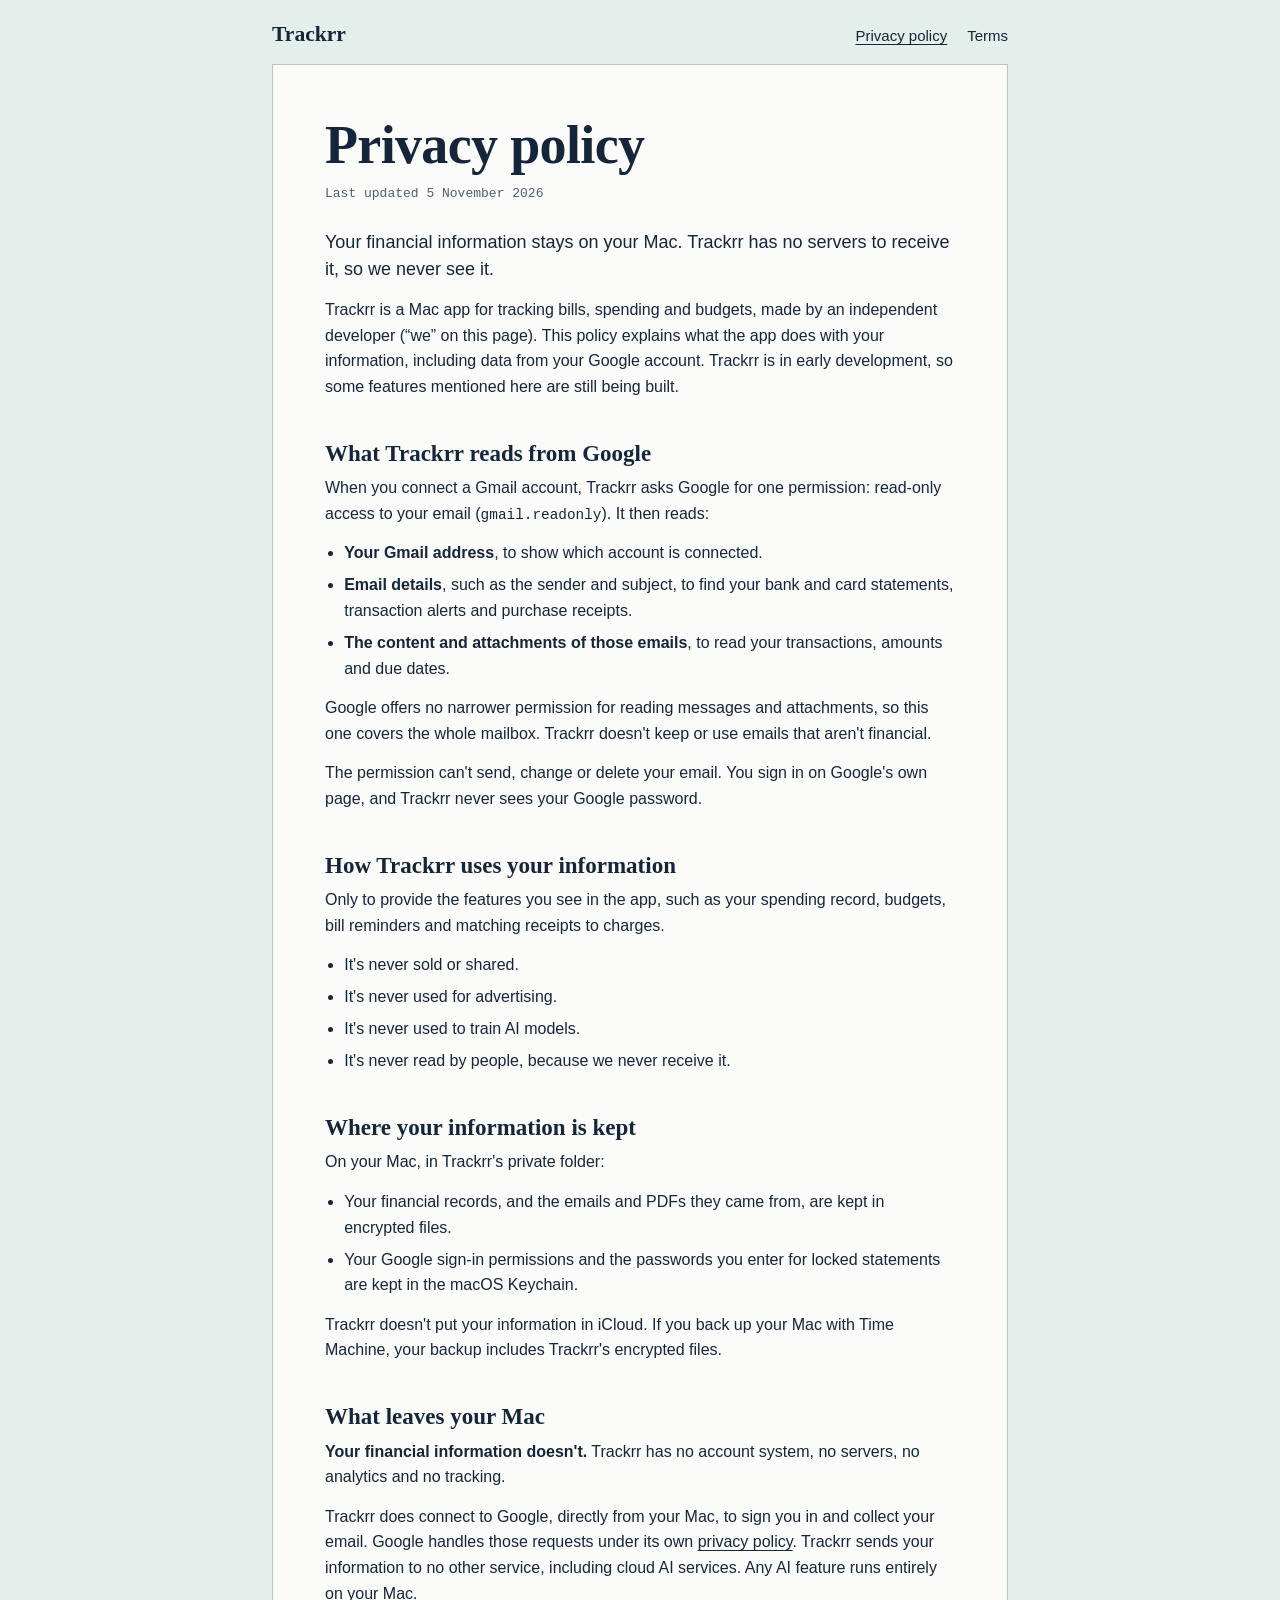
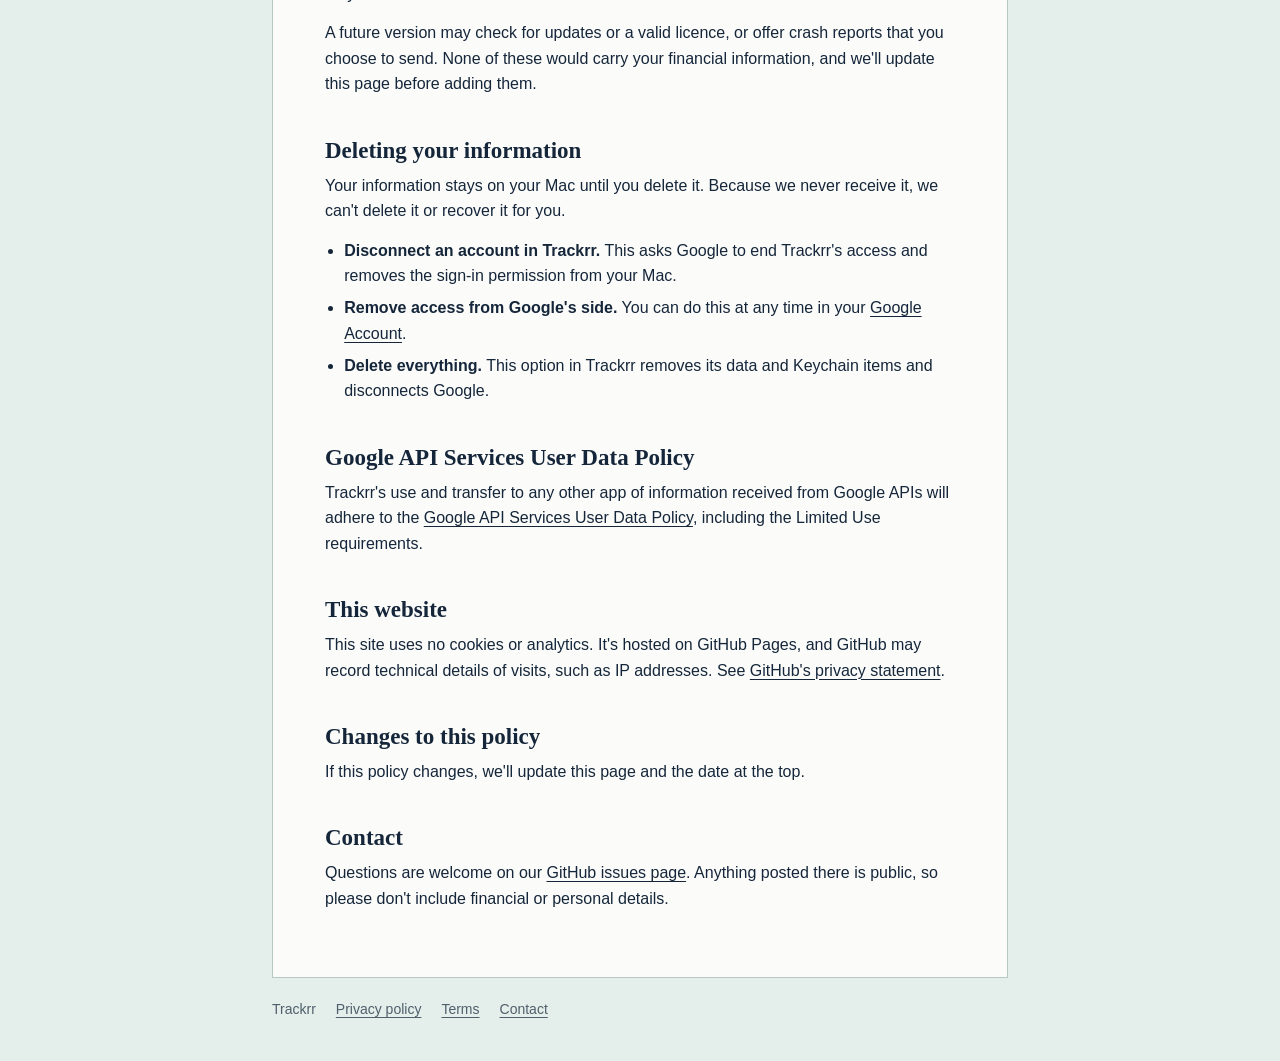
==== privacy/index.html @ ee6d230b "Add Trackrr's home page, privacy policy and terms Google requires these public pages before an app c" ====
<!DOCTYPE html>
<html lang="en">
<head>
  <meta charset="utf-8">
  <meta name="viewport" content="width=device-width, initial-scale=1">
  <title>Privacy policy | Trackrr</title>
  <meta name="description" content="How Trackrr, a Mac app for tracking bills and spending, handles your information and your Google data. Your financial information stays on your Mac.">
  <link rel="icon" href="data:image/svg+xml,%3Csvg xmlns='http://www.w3.org/2000/svg' viewBox='0 0 32 32'%3E%3Crect x='3' y='3' width='26' height='26' fill='none' stroke='%234a2c8f' stroke-width='4'/%3E%3Cpath d='M10 11h12M16 11v12' stroke='%234a2c8f' stroke-width='4'/%3E%3C/svg%3E">
  <link rel="stylesheet" href="../style.css">
</head>
<body>
  <header class="masthead">
    <a class="wordmark" href="../">Trackrr</a>
    <nav aria-label="Main">
      <a href="./" aria-current="page">Privacy policy</a>
      <a href="../terms/">Terms</a>
    </nav>
  </header>

  <main class="sheet">
    <h1>Privacy policy</h1>
    <p class="dated">Last updated 5 November 2026</p>

    <p class="lede">Your financial information stays on your Mac. Trackrr has no servers to receive it, so we never see it.</p>
    <p>Trackrr is a Mac app for tracking bills, spending and budgets, made by an independent developer (“we” on this page). This policy explains what the app does with your information, including data from your Google account. Trackrr is in early development, so some features mentioned here are still being built.</p>

    <h2>What Trackrr reads from Google</h2>
    <p>When you connect a Gmail account, Trackrr asks Google for one permission: read-only access to your email (<code>gmail.readonly</code>). It then reads:</p>
    <ul>
      <li><strong>Your Gmail address</strong>, to show which account is connected.</li>
      <li><strong>Email details</strong>, such as the sender and subject, to find your bank and card statements, transaction alerts and purchase receipts.</li>
      <li><strong>The content and attachments of those emails</strong>, to read your transactions, amounts and due dates.</li>
    </ul>
    <p>Google offers no narrower permission for reading messages and attachments, so this one covers the whole mailbox. Trackrr doesn't keep or use emails that aren't financial.</p>
    <p>The permission can't send, change or delete your email. You sign in on Google's own page, and Trackrr never sees your Google password.</p>

    <h2>How Trackrr uses your information</h2>
    <p>Only to provide the features you see in the app, such as your spending record, budgets, bill reminders and matching receipts to charges.</p>
    <ul>
      <li>It's never sold or shared.</li>
      <li>It's never used for advertising.</li>
      <li>It's never used to train AI models.</li>
      <li>It's never read by people, because we never receive it.</li>
    </ul>

    <h2>Where your information is kept</h2>
    <p>On your Mac, in Trackrr's private folder:</p>
    <ul>
      <li>Your financial records, and the emails and PDFs they came from, are kept in encrypted files.</li>
      <li>Your Google sign-in permissions and the passwords you enter for locked statements are kept in the macOS Keychain.</li>
    </ul>
    <p>Trackrr doesn't put your information in iCloud. If you back up your Mac with Time Machine, your backup includes Trackrr's encrypted files.</p>

    <h2>What leaves your Mac</h2>
    <p><strong>Your financial information doesn't.</strong> Trackrr has no account system, no servers, no analytics and no tracking.</p>
    <p>Trackrr does connect to Google, directly from your Mac, to sign you in and collect your email. Google handles those requests under its own <a href="https://policies.google.com/privacy">privacy policy</a>. Trackrr sends your information to no other service, including cloud AI services. Any AI feature runs entirely on your Mac.</p>
    <p>A future version may check for updates or a valid licence, or offer crash reports that you choose to send. None of these would carry your financial information, and we'll update this page before adding them.</p>

    <h2>Deleting your information</h2>
    <p>Your information stays on your Mac until you delete it. Because we never receive it, we can't delete it or recover it for you.</p>
    <ul>
      <li><strong>Disconnect an account in Trackrr.</strong> This asks Google to end Trackrr's access and removes the sign-in permission from your Mac.</li>
      <li><strong>Remove access from Google's side.</strong> You can do this at any time in your <a href="https://myaccount.google.com/permissions">Google Account</a>.</li>
      <li><strong>Delete everything.</strong> This option in Trackrr removes its data and Keychain items and disconnects Google.</li>
    </ul>

    <h2>Google API Services User Data Policy</h2>
    <p>Trackrr's use and transfer to any other app of information received from Google APIs will adhere to the <a href="https://developers.google.com/terms/api-services-user-data-policy">Google API Services User Data Policy</a>, including the Limited Use requirements.</p>

    <h2>This website</h2>
    <p>This site uses no cookies or analytics. It's hosted on GitHub Pages, and GitHub may record technical details of visits, such as IP addresses. See <a href="https://docs.github.com/en/site-policy/privacy-policies/github-general-privacy-statement">GitHub's privacy statement</a>.</p>

    <h2>Changes to this policy</h2>
    <p>If this policy changes, we'll update this page and the date at the top.</p>

    <h2>Contact</h2>
    <p>Questions are welcome on our <a href="https://github.com/bishwarup307/trackrr-site/issues">GitHub issues page</a>. Anything posted there is public, so please don't include financial or personal details.</p>
  </main>

  <footer class="colophon">
    <span>Trackrr</span>
    <a href="./" aria-current="page">Privacy policy</a>
    <a href="../terms/">Terms</a>
    <a href="https://github.com/bishwarup307/trackrr-site/issues">Contact</a>
  </footer>
</body>
</html>
---- style.css ----
/* Trackrr's public pages. Styled after a printed bank statement on tinted cheque paper.
   System fonts only, so a visit makes no request to anyone but the host. */

:root {
  color-scheme: light;
  --paper: #e4eeea;
  --sheet: #fbfcfa;
  --ink: #15263a;
  --muted: #4f5f6c;
  --rule: #b7c7c1;
  --stamp: #4a2c8f;
  --display: "Iowan Old Style", "Palatino Linotype", Palatino, "Book Antiqua", Georgia, serif;
  --body: -apple-system, BlinkMacSystemFont, "Segoe UI", Roboto, "Helvetica Neue", Arial, sans-serif;
  --data: ui-monospace, "SF Mono", Menlo, Consolas, "Liberation Mono", monospace;
}

* {
  box-sizing: border-box;
}

body {
  margin: 0;
  background: var(--paper);
  color: var(--ink);
  font: 1rem/1.6 var(--body);
  -webkit-text-size-adjust: 100%;
}

a {
  color: inherit;
  text-underline-offset: 0.18em;
  text-decoration-thickness: 1px;
}

a:hover {
  color: var(--stamp);
}

a:focus-visible {
  outline: 2px solid var(--stamp);
  outline-offset: 3px;
}

code {
  font: 0.9em var(--data);
}

/* Page frame */

.masthead,
.colophon,
.sheet {
  width: min(100% - 2rem, 46rem);
  margin-inline: auto;
}

.masthead {
  display: flex;
  align-items: baseline;
  justify-content: space-between;
  gap: 1rem;
  padding-block: 1.5rem 1rem;
}

.wordmark {
  font: 600 1.35rem/1 var(--display);
  text-decoration: none;
}

.masthead nav {
  display: flex;
  gap: 1.25rem;
  font-size: 0.9375rem;
}

.masthead nav a {
  text-decoration: none;
}

.masthead nav a:hover,
.masthead nav a[aria-current="page"] {
  text-decoration: underline;
}

.sheet {
  padding: clamp(1.5rem, 6vw, 3.25rem);
  background: var(--sheet);
  border: 1px solid var(--rule);
}

.colophon {
  display: flex;
  flex-wrap: wrap;
  gap: 0.25rem 1.25rem;
  padding-block: 1.25rem 2.5rem;
  color: var(--muted);
  font-size: 0.875rem;
}

/* Type */

h1,
h2 {
  font-family: var(--display);
  font-weight: 600;
  text-wrap: balance;
}

h1 {
  margin: 0;
  font-size: clamp(2.25rem, 7vw, 3.375rem);
  line-height: 1.06;
  letter-spacing: -0.012em;
}

h2 {
  margin: 2.5rem 0 0.5rem;
  font-size: 1.4375rem;
  line-height: 1.2;
}

p,
ul {
  margin: 0 0 0.875rem;
}

ul {
  padding-left: 1.2rem;
}

li {
  margin-bottom: 0.4rem;
}

.lede {
  margin-top: 1.25rem;
  font-size: 1.125rem;
  line-height: 1.5;
}

.note {
  color: var(--muted);
}

.dated {
  margin-bottom: 1.75rem;
  margin-top: 0.75rem;
  color: var(--muted);
  font: 0.8125rem var(--data);
}

/* The statement of what Trackrr receives. Column heads, the double rule under the closing
   line and "Nil" are all how a bank prints one. */

.statement {
  position: relative;
  margin-block: 2.25rem 1rem;
}

.ledger {
  width: 100%;
  border-collapse: collapse;
  font: 0.9375rem/1.4 var(--data);
}

.ledger caption {
  padding-bottom: 0.625rem;
  font-weight: 700;
  letter-spacing: 0.02em;
  text-align: left;
}

.ledger th,
.ledger td {
  padding: 0.5rem 0;
  font-weight: 400;
  text-align: left;
  vertical-align: baseline;
}

.ledger td:last-child,
.ledger th:last-child {
  padding-left: 1rem;
  text-align: right;
  white-space: nowrap;
}

.ledger thead th {
  border-block: 1px solid var(--ink);
  color: var(--muted);
  font-size: 0.8125rem;
}

.ledger tbody tr + tr > * {
  border-top: 1px dotted var(--rule);
}

.ledger tfoot > tr > * {
  border-top: 1px solid var(--ink);
  border-bottom: 3px double var(--ink);
  font-weight: 700;
}

/* The one loud thing on the site: a branch's violet rubber stamp. */

.stamp {
  position: absolute;
  right: 21%;
  bottom: 2.5rem;
  margin: 0;
  padding: 0.5rem 0.75rem;
  border: 3px solid var(--stamp);
  outline: 1px solid var(--stamp);
  outline-offset: 2px;
  color: var(--stamp);
  font: 800 1.0625rem/1.15 var(--data);
  letter-spacing: 0.07em;
  text-align: center;
  text-transform: uppercase;
  transform: rotate(-7deg);
  opacity: 0.86;
  mix-blend-mode: multiply;
  filter: url("#ink");
  pointer-events: none;
}

@media (prefers-reduced-motion: no-preference) {
  .stamp {
    animation: stamp-down 0.26s cubic-bezier(0.3, 1.2, 0.5, 1) 0.45s backwards;
  }

  @keyframes stamp-down {
    from {
      opacity: 0;
      transform: rotate(-7deg) scale(1.55);
    }
  }
}

/* Too narrow for the stamp to sit beside the labels, so it lands under the statement. */
@media (max-width: 34rem) {
  .stamp {
    position: static;
    width: fit-content;
    margin: 1.25rem 0 0 auto;
  }
}

@media print {
  body {
    background: none;
  }

  .sheet {
    border: 0;
    padding: 0;
  }

  .stamp {
    animation: none;
  }
}
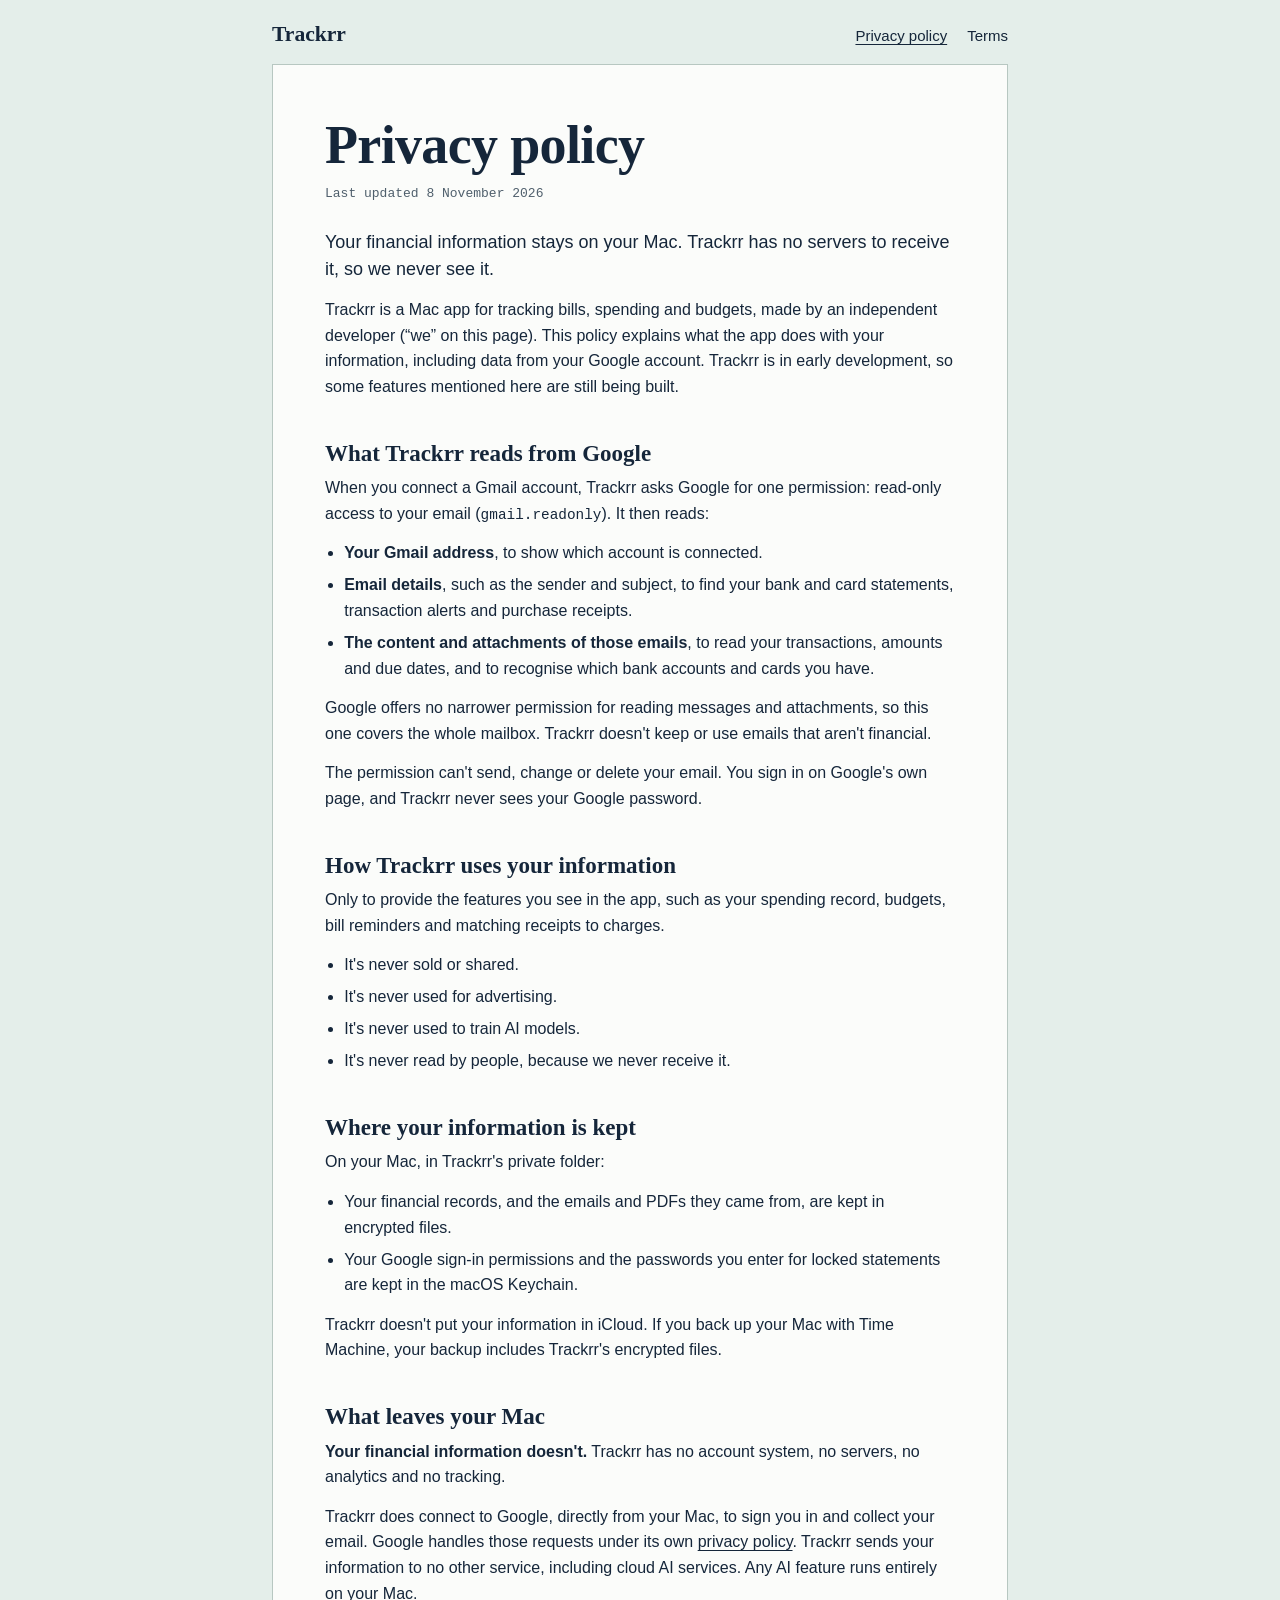
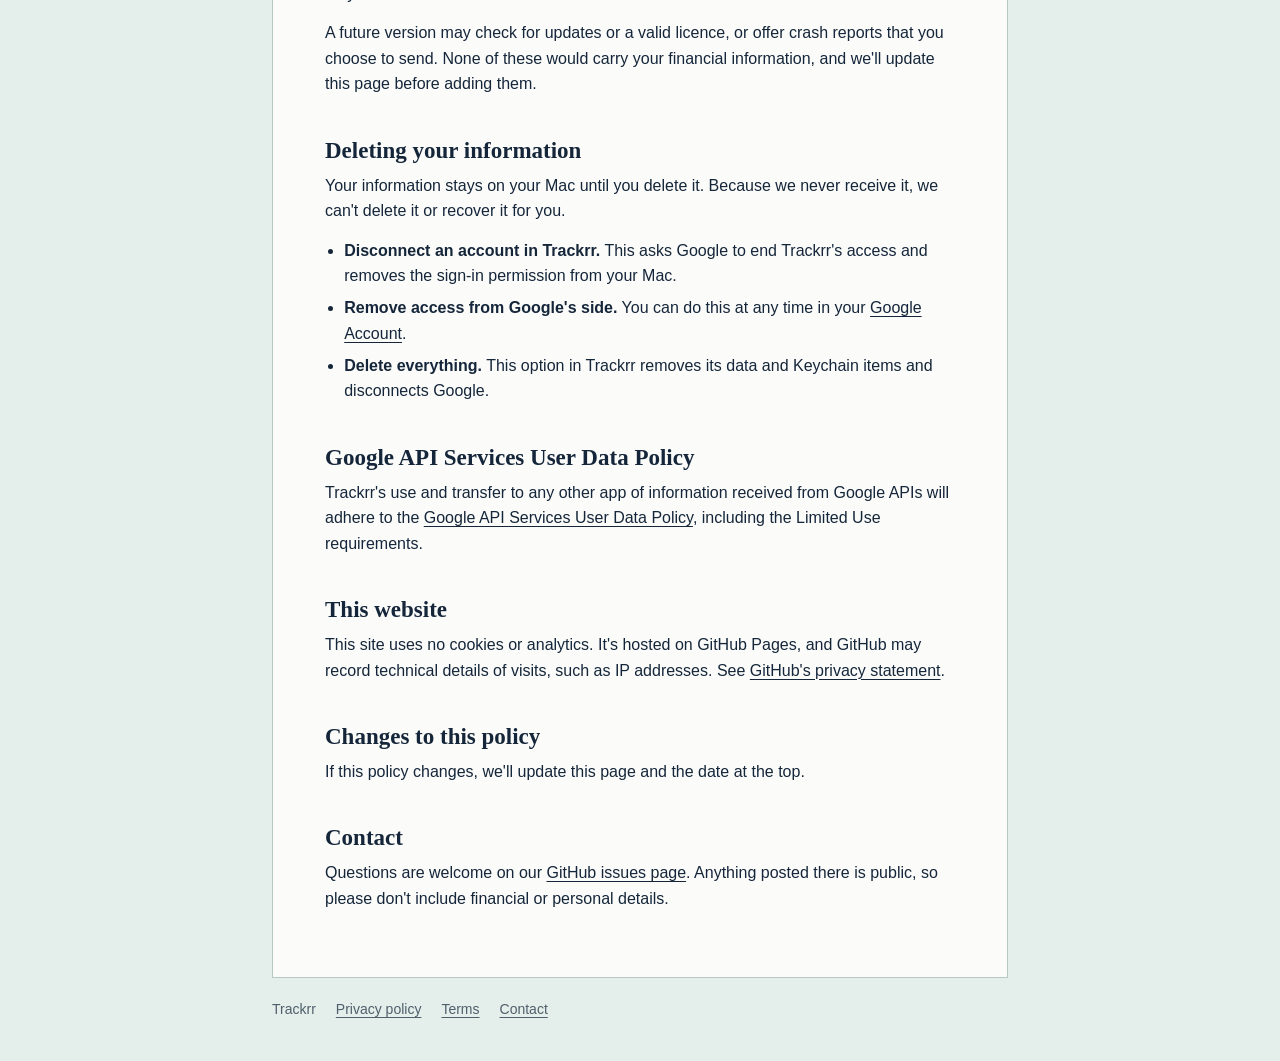
==== commit 95b02e4c: "Say the app recognises your bank accounts and cards Trackrr now reads statement emails to tell which" ====
--- a/privacy/index.html
+++ b/privacy/index.html
@@ -19,7 +19,7 @@
 
   <main class="sheet">
     <h1>Privacy policy</h1>
-    <p class="dated">Last updated 5 November 2026</p>
+    <p class="dated">Last updated 8 November 2026</p>
 
     <p class="lede">Your financial information stays on your Mac. Trackrr has no servers to receive it, so we never see it.</p>
     <p>Trackrr is a Mac app for tracking bills, spending and budgets, made by an independent developer (“we” on this page). This policy explains what the app does with your information, including data from your Google account. Trackrr is in early development, so some features mentioned here are still being built.</p>
@@ -29,7 +29,7 @@
     <ul>
       <li><strong>Your Gmail address</strong>, to show which account is connected.</li>
       <li><strong>Email details</strong>, such as the sender and subject, to find your bank and card statements, transaction alerts and purchase receipts.</li>
-      <li><strong>The content and attachments of those emails</strong>, to read your transactions, amounts and due dates.</li>
+      <li><strong>The content and attachments of those emails</strong>, to read your transactions, amounts and due dates, and to recognise which bank accounts and cards you have.</li>
     </ul>
     <p>Google offers no narrower permission for reading messages and attachments, so this one covers the whole mailbox. Trackrr doesn't keep or use emails that aren't financial.</p>
     <p>The permission can't send, change or delete your email. You sign in on Google's own page, and Trackrr never sees your Google password.</p>
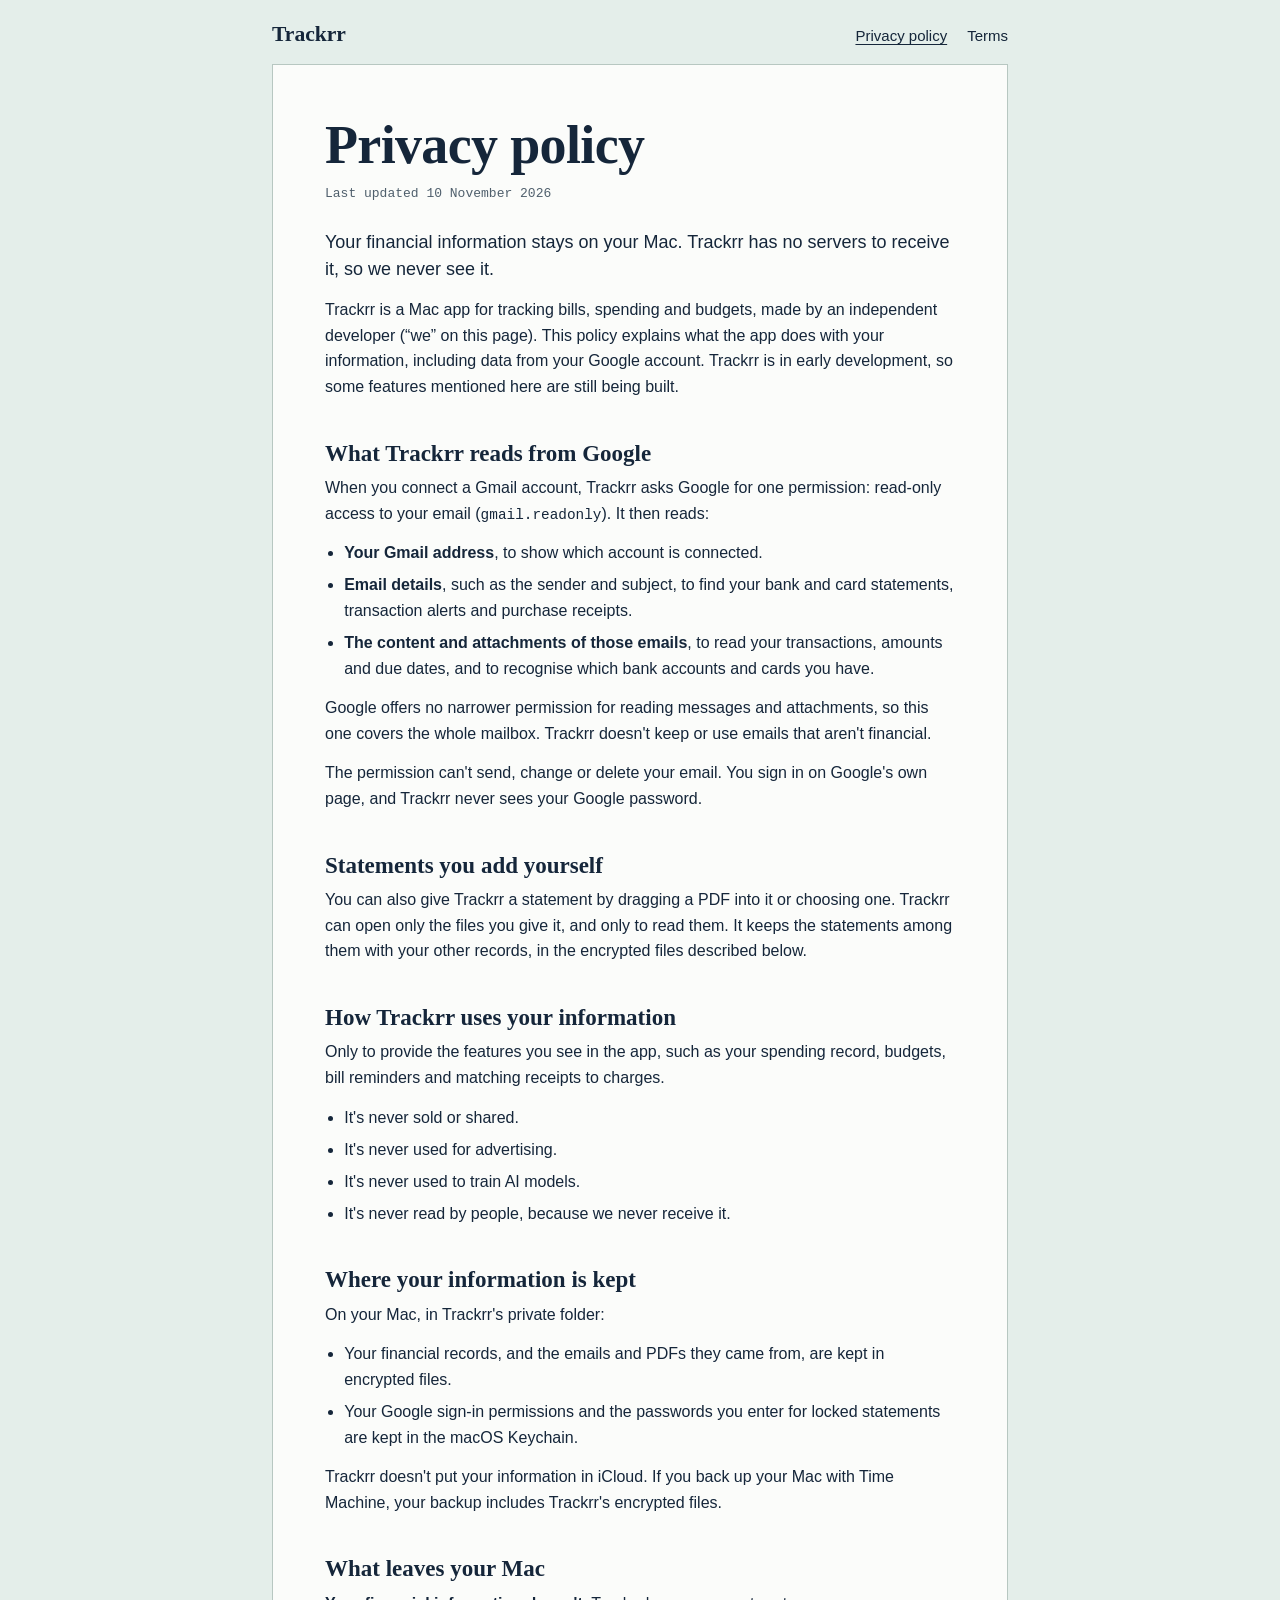
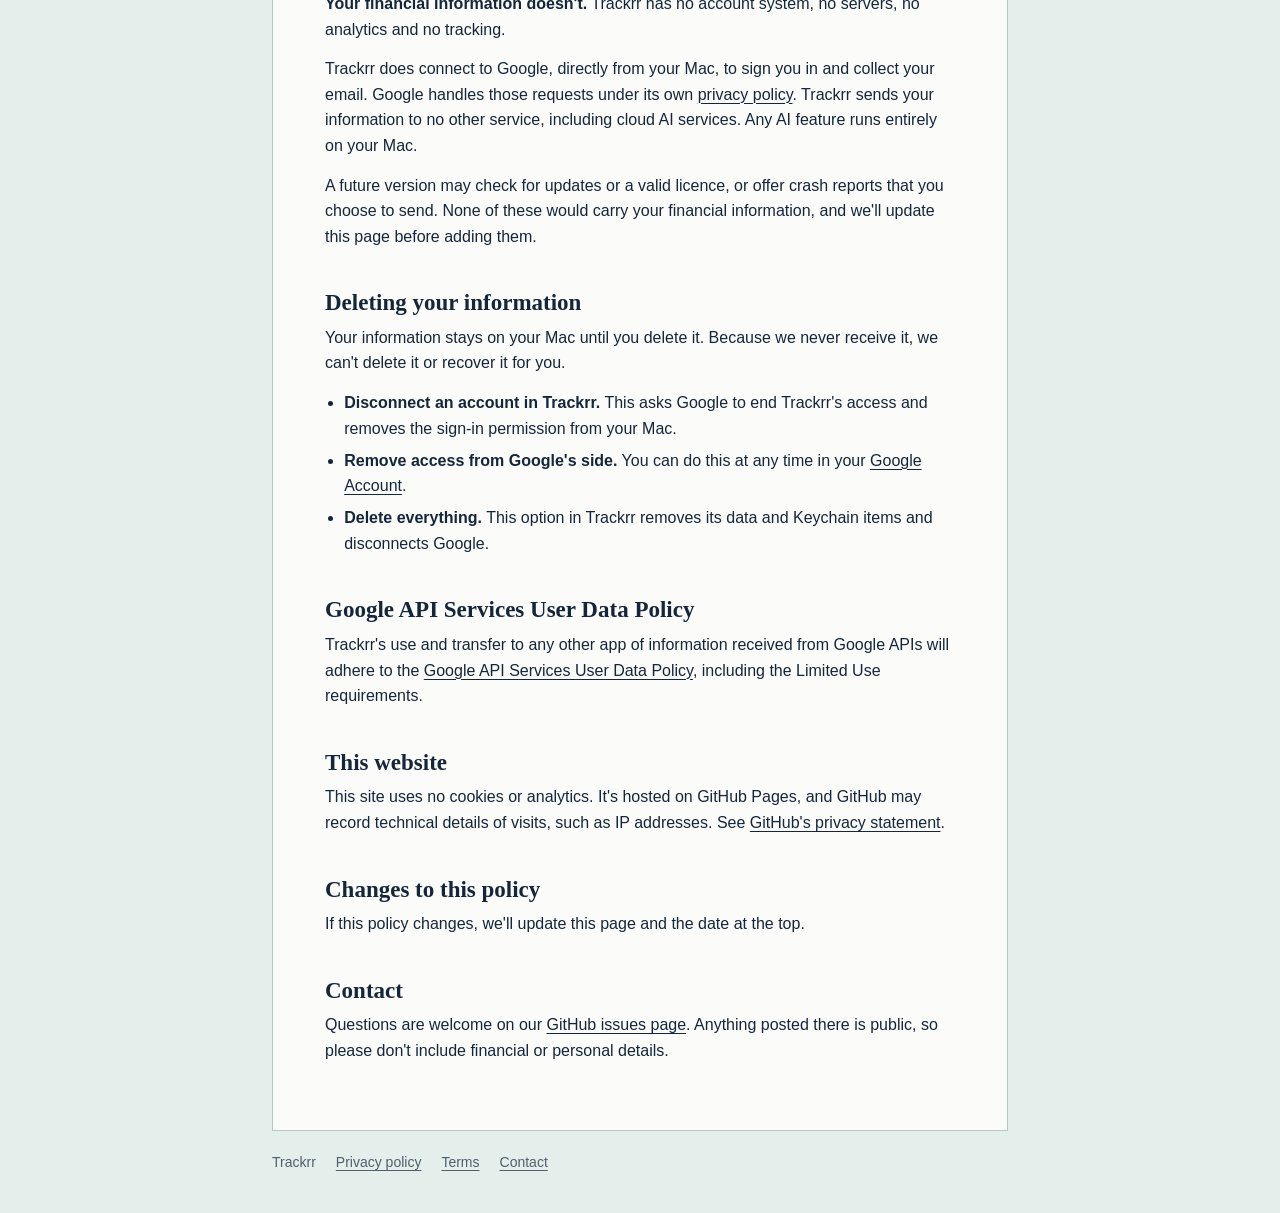
==== commit cc2dfa79: "Say Trackrr reads only the statement files you give it Co-Authored-By: Claude Opus 5.5 <noreply@anth" ====
--- a/privacy/index.html
+++ b/privacy/index.html
@@ -19,7 +19,7 @@
 
   <main class="sheet">
     <h1>Privacy policy</h1>
-    <p class="dated">Last updated 8 November 2026</p>
+    <p class="dated">Last updated 10 November 2026</p>
 
     <p class="lede">Your financial information stays on your Mac. Trackrr has no servers to receive it, so we never see it.</p>
     <p>Trackrr is a Mac app for tracking bills, spending and budgets, made by an independent developer (“we” on this page). This policy explains what the app does with your information, including data from your Google account. Trackrr is in early development, so some features mentioned here are still being built.</p>
@@ -33,6 +33,9 @@
     </ul>
     <p>Google offers no narrower permission for reading messages and attachments, so this one covers the whole mailbox. Trackrr doesn't keep or use emails that aren't financial.</p>
     <p>The permission can't send, change or delete your email. You sign in on Google's own page, and Trackrr never sees your Google password.</p>
+
+    <h2>Statements you add yourself</h2>
+    <p>You can also give Trackrr a statement by dragging a PDF into it or choosing one. Trackrr can open only the files you give it, and only to read them. It keeps the statements among them with your other records, in the encrypted files described below.</p>
 
     <h2>How Trackrr uses your information</h2>
     <p>Only to provide the features you see in the app, such as your spending record, budgets, bill reminders and matching receipts to charges.</p>
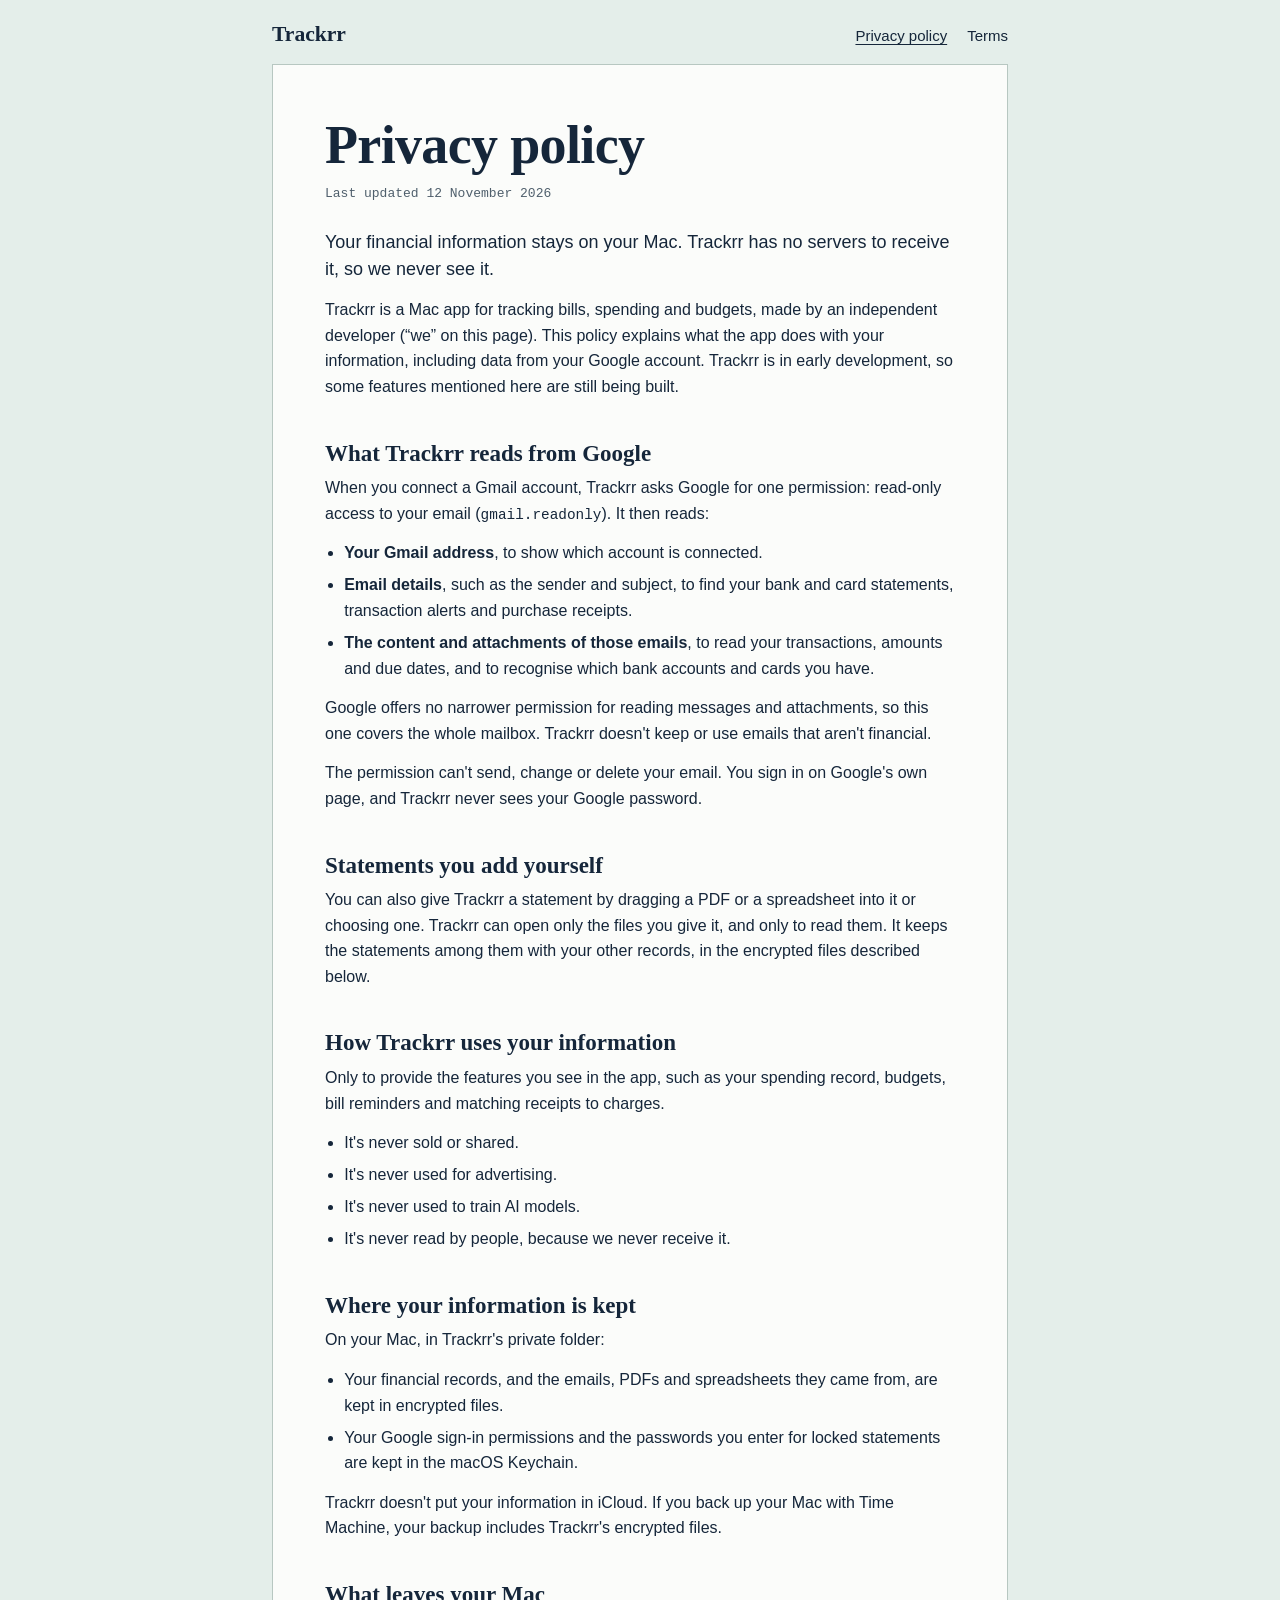
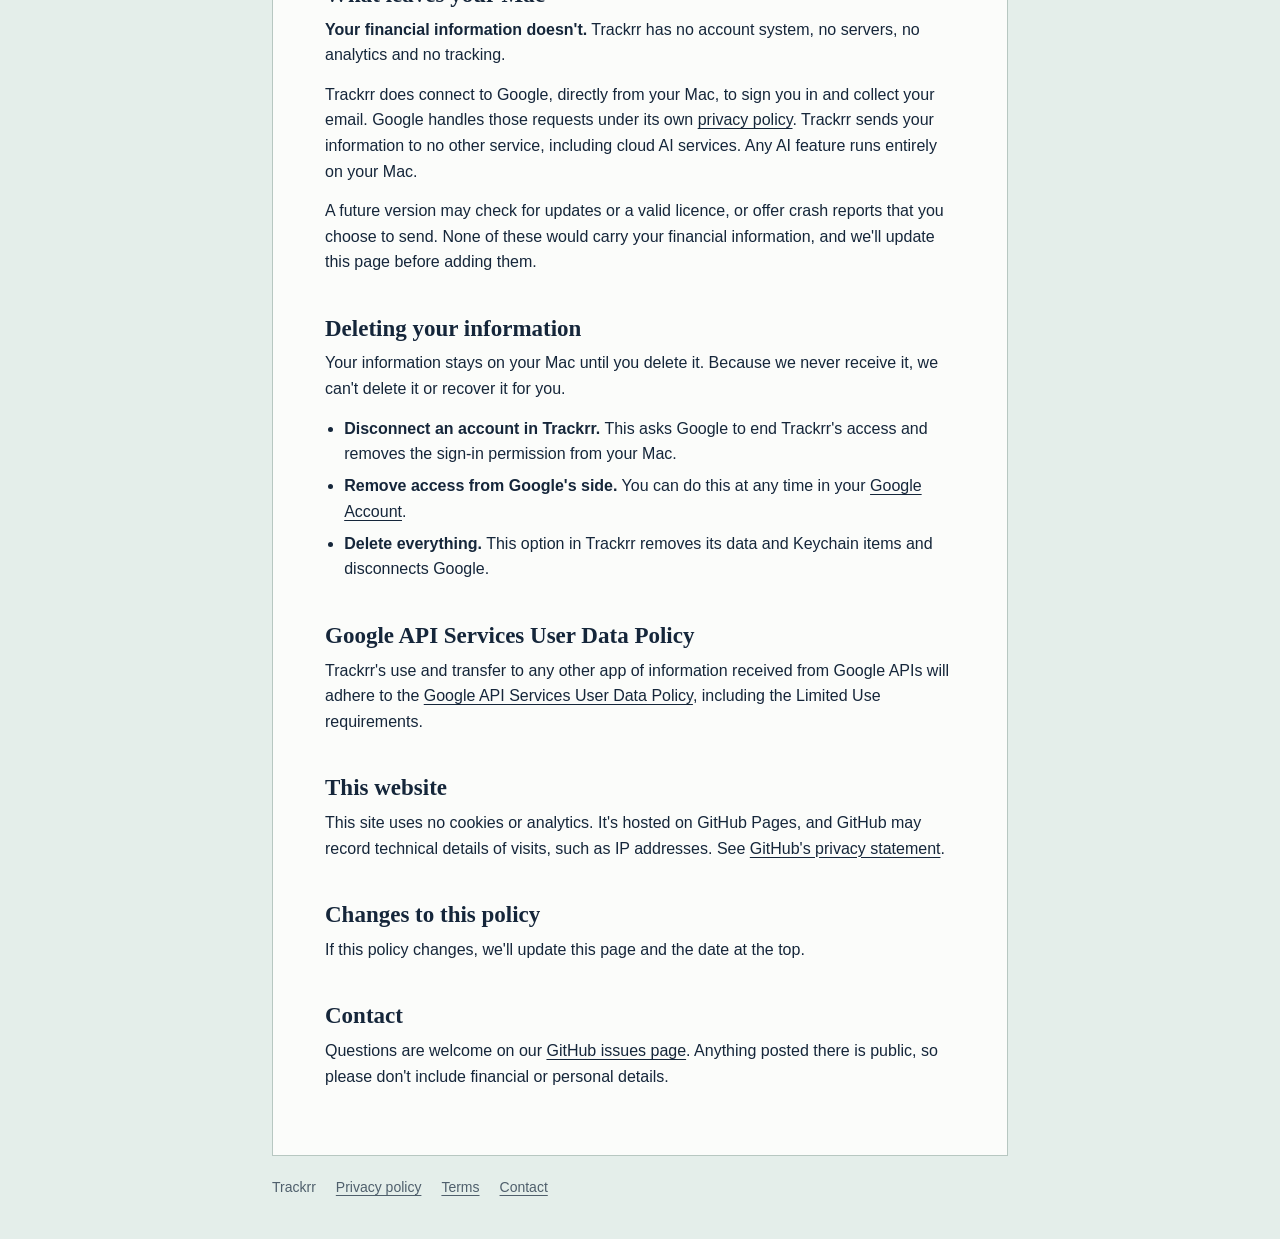
==== commit 26e25fbf: "Say Trackrr also reads a statement given as a spreadsheet Co-Authored-By: Claude Fable 5.2 <noreply@" ====
--- a/privacy/index.html
+++ b/privacy/index.html
@@ -19,7 +19,7 @@
 
   <main class="sheet">
     <h1>Privacy policy</h1>
-    <p class="dated">Last updated 10 November 2026</p>
+    <p class="dated">Last updated 12 November 2026</p>
 
     <p class="lede">Your financial information stays on your Mac. Trackrr has no servers to receive it, so we never see it.</p>
     <p>Trackrr is a Mac app for tracking bills, spending and budgets, made by an independent developer (“we” on this page). This policy explains what the app does with your information, including data from your Google account. Trackrr is in early development, so some features mentioned here are still being built.</p>
@@ -35,7 +35,7 @@
     <p>The permission can't send, change or delete your email. You sign in on Google's own page, and Trackrr never sees your Google password.</p>
 
     <h2>Statements you add yourself</h2>
-    <p>You can also give Trackrr a statement by dragging a PDF into it or choosing one. Trackrr can open only the files you give it, and only to read them. It keeps the statements among them with your other records, in the encrypted files described below.</p>
+    <p>You can also give Trackrr a statement by dragging a PDF or a spreadsheet into it or choosing one. Trackrr can open only the files you give it, and only to read them. It keeps the statements among them with your other records, in the encrypted files described below.</p>
 
     <h2>How Trackrr uses your information</h2>
     <p>Only to provide the features you see in the app, such as your spending record, budgets, bill reminders and matching receipts to charges.</p>
@@ -49,7 +49,7 @@
     <h2>Where your information is kept</h2>
     <p>On your Mac, in Trackrr's private folder:</p>
     <ul>
-      <li>Your financial records, and the emails and PDFs they came from, are kept in encrypted files.</li>
+      <li>Your financial records, and the emails, PDFs and spreadsheets they came from, are kept in encrypted files.</li>
       <li>Your Google sign-in permissions and the passwords you enter for locked statements are kept in the macOS Keychain.</li>
     </ul>
     <p>Trackrr doesn't put your information in iCloud. If you back up your Mac with Time Machine, your backup includes Trackrr's encrypted files.</p>
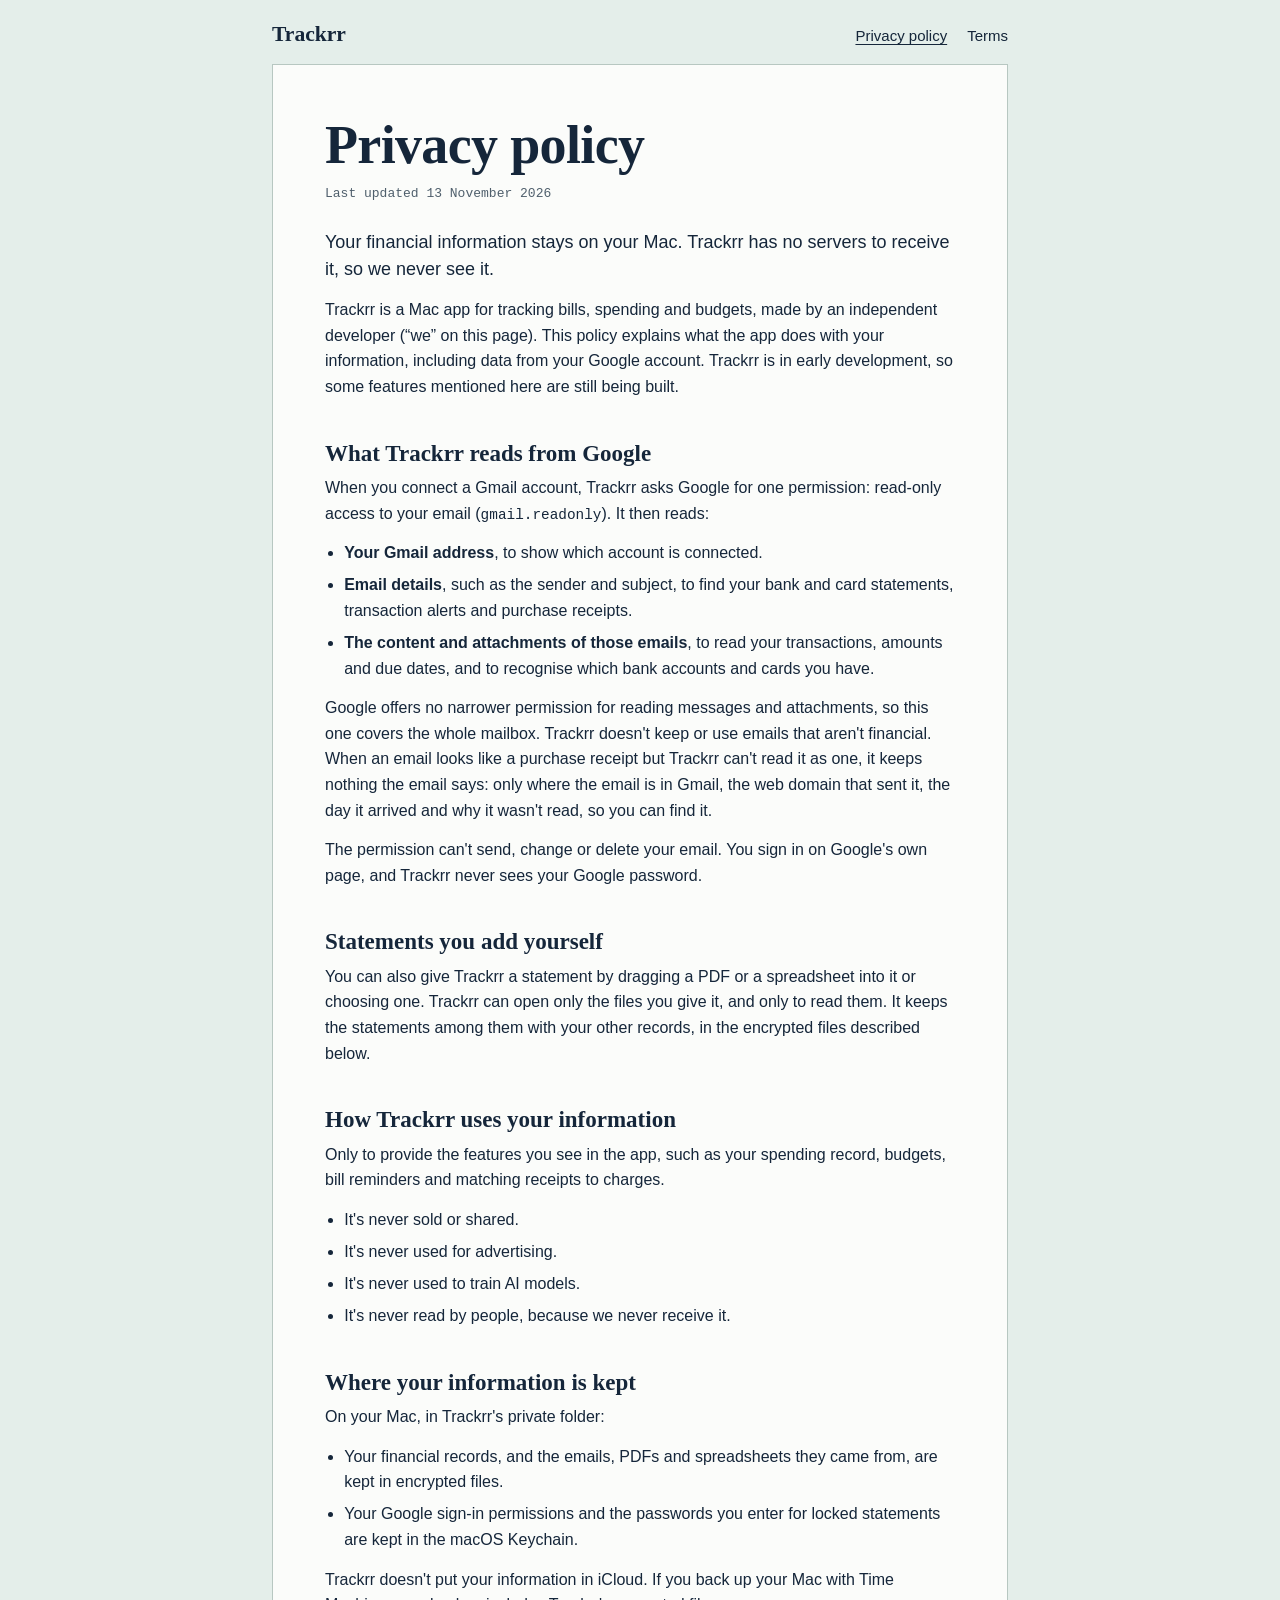
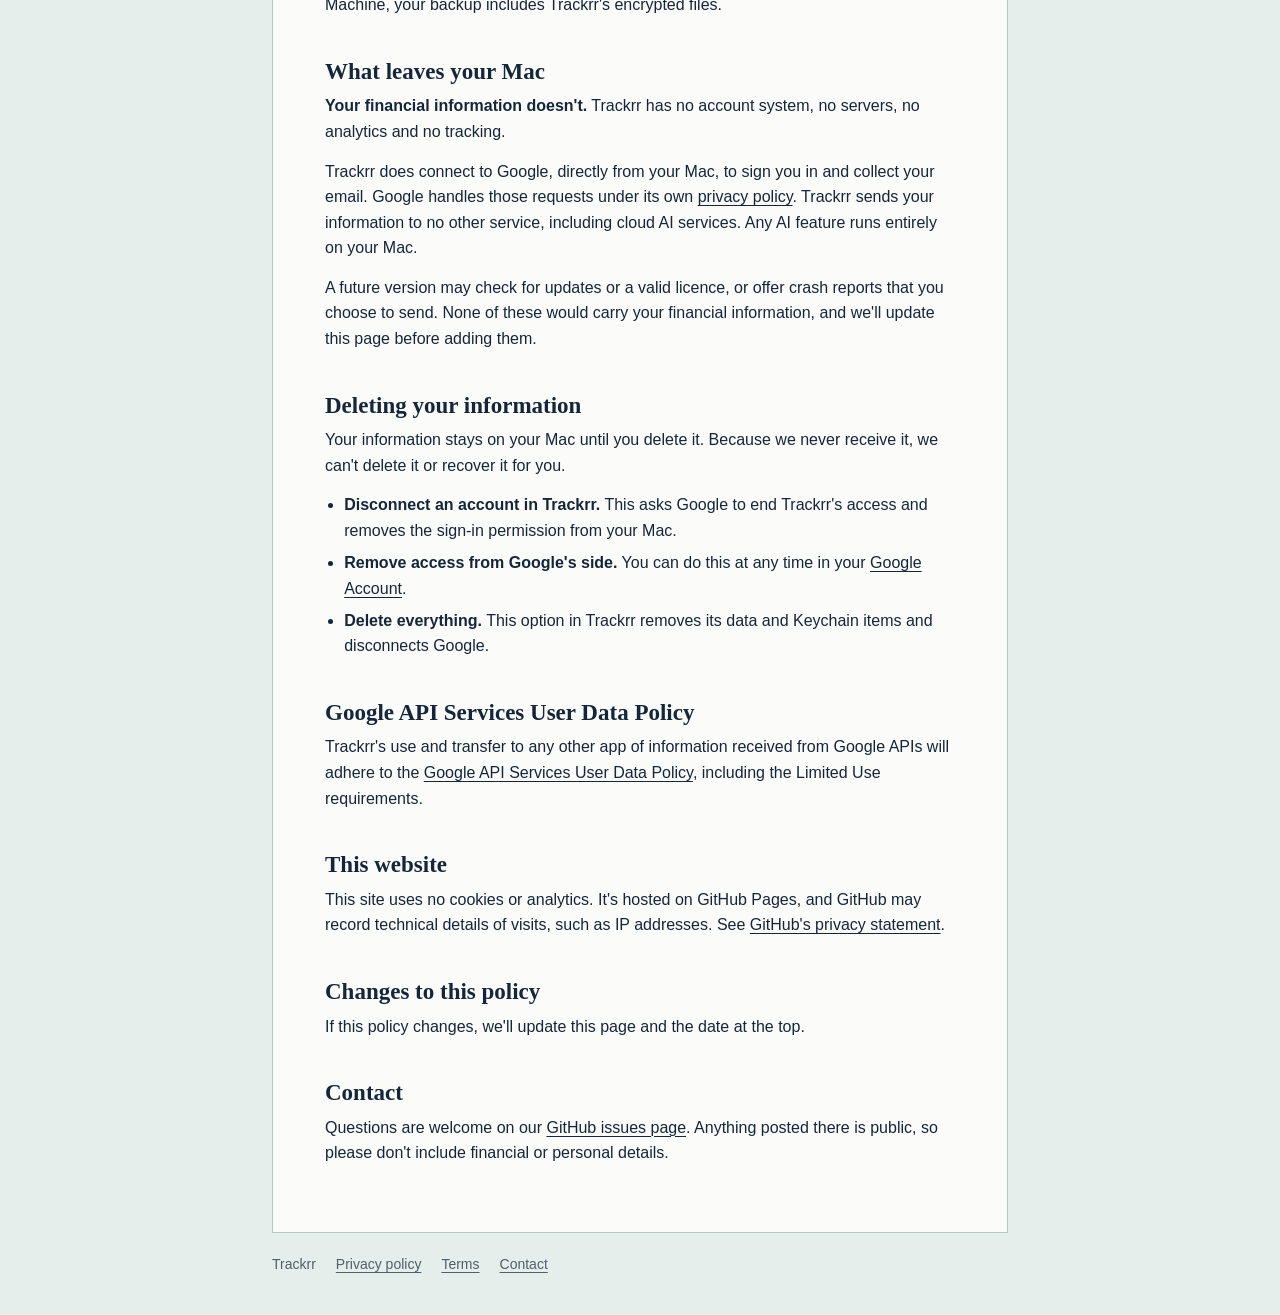
==== commit 93eddeb5: "Say what Trackrr remembers about a receipt email it couldn't read Co-Authored-By: Claude Fable 5.2 <" ====
--- a/privacy/index.html
+++ b/privacy/index.html
@@ -19,7 +19,7 @@
 
   <main class="sheet">
     <h1>Privacy policy</h1>
-    <p class="dated">Last updated 12 November 2026</p>
+    <p class="dated">Last updated 13 November 2026</p>
 
     <p class="lede">Your financial information stays on your Mac. Trackrr has no servers to receive it, so we never see it.</p>
     <p>Trackrr is a Mac app for tracking bills, spending and budgets, made by an independent developer (“we” on this page). This policy explains what the app does with your information, including data from your Google account. Trackrr is in early development, so some features mentioned here are still being built.</p>
@@ -31,7 +31,7 @@
       <li><strong>Email details</strong>, such as the sender and subject, to find your bank and card statements, transaction alerts and purchase receipts.</li>
       <li><strong>The content and attachments of those emails</strong>, to read your transactions, amounts and due dates, and to recognise which bank accounts and cards you have.</li>
     </ul>
-    <p>Google offers no narrower permission for reading messages and attachments, so this one covers the whole mailbox. Trackrr doesn't keep or use emails that aren't financial.</p>
+    <p>Google offers no narrower permission for reading messages and attachments, so this one covers the whole mailbox. Trackrr doesn't keep or use emails that aren't financial. When an email looks like a purchase receipt but Trackrr can't read it as one, it keeps nothing the email says: only where the email is in Gmail, the web domain that sent it, the day it arrived and why it wasn't read, so you can find it.</p>
     <p>The permission can't send, change or delete your email. You sign in on Google's own page, and Trackrr never sees your Google password.</p>
 
     <h2>Statements you add yourself</h2>
